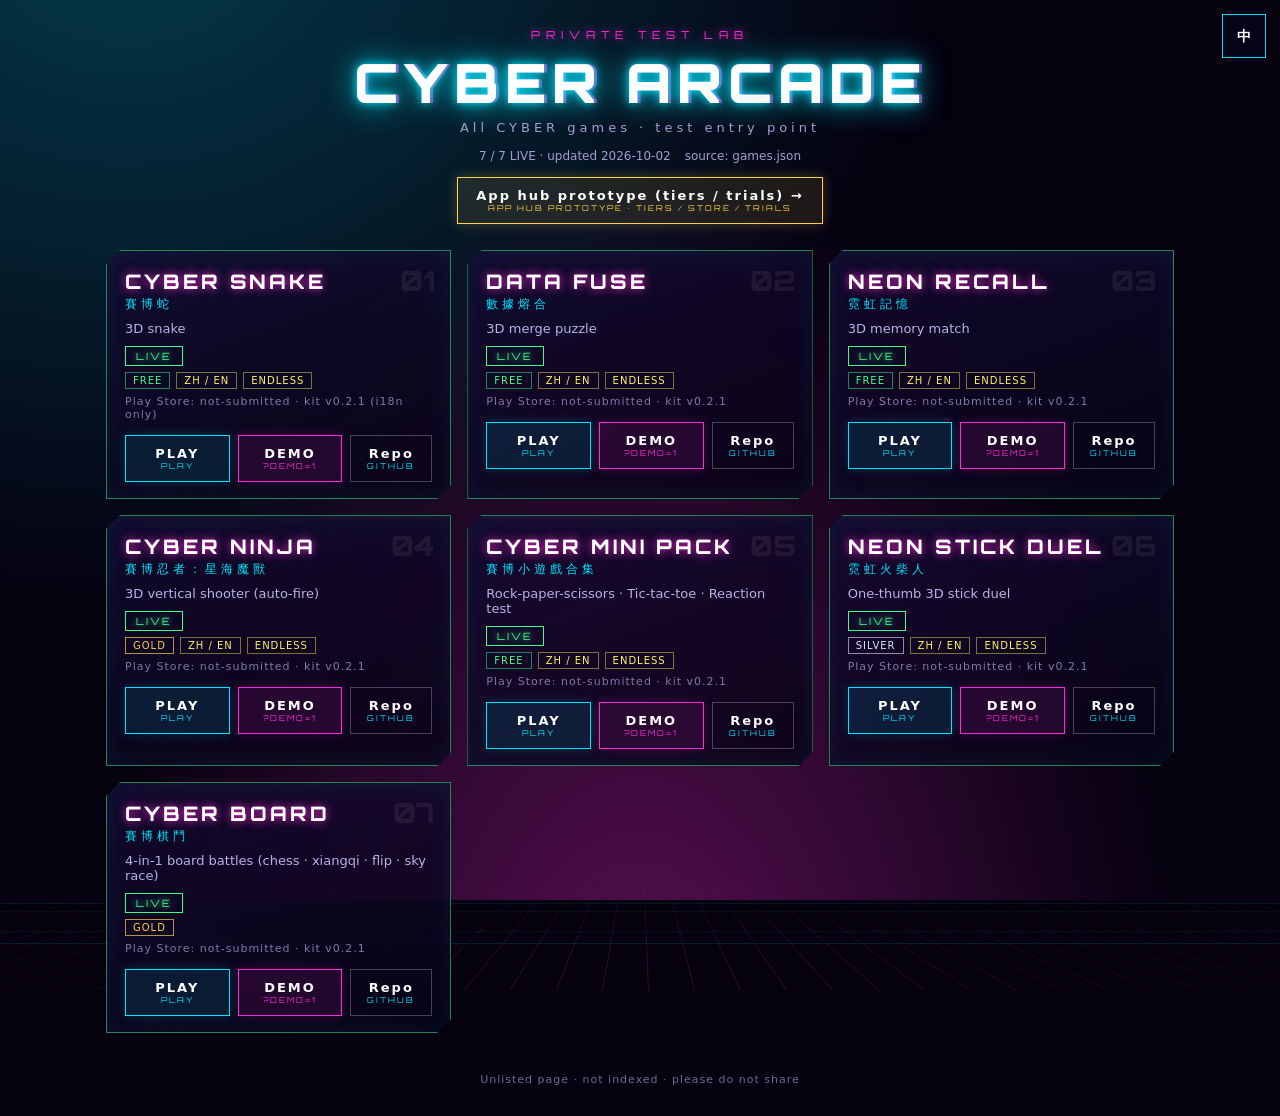
==== lab-kqsverjfjd/index.html @ e4dea292 "Roy's decisions: free-genre rule (data-fuse → Free), web not public (root = placeholder, hub prototy" ====
<!DOCTYPE html>
<html lang="zh-Hant-HK">
<head>
<meta charset="utf-8">
<meta name="viewport" content="width=device-width, initial-scale=1, viewport-fit=cover">
<meta name="robots" content="noindex,nofollow">
<meta name="referrer" content="no-referrer">
<meta name="theme-color" content="#05010f">
<title>CYBER ARCADE · TEST LAB</title>
<link rel="icon" href="data:,">
<style>
  @font-face { font-family: 'Orbitron'; src: url('./Orbitron.woff2') format('woff2'); font-weight: 400 900; font-display: swap; }
  :root { --c1: #00e5ff; --c2: #ff2bd6; --c3: #fff35c; --ok: #3bff8a; --bg: #05010f; --zh: system-ui, -apple-system, "Noto Sans TC", "PingFang HK", sans-serif; }
  * { box-sizing: border-box; }
  body { margin: 0; min-height: 100vh; background: var(--bg); color: #ddd8ff; font-family: var(--zh); overflow-x: hidden; }
  body::before { content: ""; position: fixed; inset: 0; z-index: -2;
    background: radial-gradient(ellipse at 50% 120%, rgba(255,43,214,.35), transparent 60%), radial-gradient(ellipse at 10% -10%, rgba(0,229,255,.25), transparent 50%), var(--bg); }
  body::after { content: ""; position: fixed; left: -50%; right: -50%; bottom: -10%; height: 55vh; z-index: -1; opacity: .35;
    background-image: linear-gradient(rgba(0,229,255,.5) 1px, transparent 1px), linear-gradient(90deg, rgba(255,43,214,.5) 1px, transparent 1px);
    background-size: 46px 46px; transform: perspective(400px) rotateX(62deg); transform-origin: bottom; animation: grid 3s linear infinite; mask-image: linear-gradient(transparent, #000 70%); }
  @keyframes grid { to { background-position: 0 46px; } }
  header { padding: max(28px, env(safe-area-inset-top)) 20px 8px; text-align: center; }
  .kicker { font-family: 'Orbitron', sans-serif; font-size: 11px; letter-spacing: 6px; color: var(--c2); text-shadow: 0 0 8px var(--c2); }
  h1 { margin: 6px 0 0; font-family: 'Orbitron', sans-serif; font-weight: 900; font-size: clamp(30px, 7vw, 54px); letter-spacing: 6px; color: #fff;
    text-shadow: 0 0 10px var(--c1), 0 0 30px var(--c1), 3px 0 0 rgba(255,43,214,.7); }
  .sub { margin-top: 4px; font-size: 13px; letter-spacing: 4px; color: #a49dd0; }
  .legend { display: flex; justify-content: center; gap: 14px; flex-wrap: wrap; margin: 14px 0 0; font-size: 12px; color: #a49dd0; }
  main { max-width: 1100px; margin: 0 auto; padding: 18px 16px max(40px, env(safe-area-inset-bottom)); display: grid; grid-template-columns: repeat(auto-fill, minmax(300px, 1fr)); gap: 16px; }
  .card { position: relative; padding: 18px 18px 16px; background: linear-gradient(160deg, rgba(20,10,48,.85), rgba(8,3,22,.85)); border: 1px solid rgba(0,229,255,.35);
    clip-path: polygon(14px 0, 100% 0, 100% calc(100% - 14px), calc(100% - 14px) 100%, 0 100%, 0 14px); box-shadow: inset 0 0 24px rgba(0,229,255,.08); transition: transform .15s, border-color .2s; }
  .card:hover { transform: translateY(-2px); border-color: var(--c1); }
  .card.planned { opacity: .62; border-color: rgba(255,255,255,.18); }
  .card.done { border-color: rgba(59,255,138,.5); }
  .card .idx { position: absolute; right: 16px; top: 12px; font-family: 'Orbitron', sans-serif; font-size: 28px; font-weight: 900; color: rgba(255,255,255,.07); }
  .name-zh { font-size: 24px; font-weight: 800; letter-spacing: 3px; color: #fff; text-shadow: 0 0 10px var(--c2); }
  .name-en { font-family: 'Orbitron', sans-serif; font-size: 12px; letter-spacing: 4px; color: var(--c1); margin-top: 2px; }
  .genre { margin-top: 8px; font-size: 13px; color: #b9b2e6; }
  .pill { display: inline-block; margin-top: 10px; padding: 3px 10px; font-family: 'Orbitron', sans-serif; font-size: 10px; letter-spacing: 2px; border: 1px solid currentColor; }
  .pill.done { color: var(--ok); text-shadow: 0 0 6px var(--ok); }
  .pill.wip { color: var(--c3); text-shadow: 0 0 6px var(--c3); }
  .pill.planned { color: #8d87b5; }
  .pill.retired { color: #ff5577; }
  .meta { margin-top: 6px; font-size: 11px; color: #7f79a8; letter-spacing: 1px; }
  .links { display: flex; gap: 8px; margin-top: 14px; flex-wrap: wrap; }
  .links a { flex: 1; min-width: 82px; text-align: center; padding: 10px 8px; text-decoration: none; color: #fff; font-size: 13px; letter-spacing: 2px; font-weight: 700;
    border: 1px solid var(--c1); background: rgba(0,229,255,.1); box-shadow: 0 0 10px rgba(0,229,255,.2); }
  .links a small { display: block; font-family: 'Orbitron', sans-serif; font-size: 8px; letter-spacing: 2px; color: var(--c1); font-weight: 400; }
  .links a.demo { border-color: var(--c2); background: rgba(255,43,214,.1); box-shadow: 0 0 10px rgba(255,43,214,.2); }
  .links a.demo small { color: var(--c2); }
  .links a.repo { flex: 0 0 auto; border-color: rgba(255,255,255,.25); background: transparent; box-shadow: none; }
  .links a.off { pointer-events: none; opacity: .35; filter: grayscale(1); }
  .links a:active { transform: scale(.97); }
  footer { text-align: center; padding: 0 16px 30px; font-size: 11px; color: #6f6996; letter-spacing: 1px; }
  .err { grid-column: 1 / -1; text-align: center; color: #ff8aa5; }
  .lang-btn { position: fixed; top: max(14px, env(safe-area-inset-top)); right: max(14px, env(safe-area-inset-right)); z-index: 5; min-width: 44px; height: 44px; padding: 0 10px;
    background: rgba(10,4,30,.6); border: 1px solid var(--c1); color: #fff; font: 700 14px 'Orbitron', var(--zh); letter-spacing: 1px; cursor: pointer; }
  .lang-btn:hover { box-shadow: inset 0 0 12px var(--c1); }
  .tags { margin-top: 6px; display: flex; gap: 6px; flex-wrap: wrap; }
  .tag { font-size: 10px; letter-spacing: 1px; padding: 2px 7px; color: var(--c3); border: 1px solid rgba(255,243,92,.45); }
  .tag.t-free { color: var(--ok); border-color: rgba(59,255,138,.5); }
  .tag.t-silver { color: #dfe6ff; border-color: rgba(223,230,255,.6); }
  .tag.t-gold { color: #ffcf4a; border-color: rgba(255,207,74,.7); }
  .hub-link { display: inline-block; margin-top: 14px; padding: 10px 18px; color: #fff; text-decoration: none; font: 700 13px var(--zh); letter-spacing: 2px; border: 1px solid #ffcf4a; background: rgba(255,207,74,.1); box-shadow: 0 0 12px rgba(255,207,74,.25); }
  .hub-link small { display: block; font: 400 8px 'Orbitron', sans-serif; letter-spacing: 2px; color: #ffcf4a; }
  html[data-lang="en"] .name-zh { font-family: 'Orbitron', var(--zh); font-size: 20px; }
</style>
</head>
<body>
<button class="lang-btn" id="lang" aria-label="Language / 語言"></button>
<header>
  <div class="kicker" data-k="kicker"></div>
  <h1>CYBER ARCADE</h1>
  <div class="sub" data-k="sub"></div>
  <div class="legend"><span id="count">…</span><span data-k="source"></span></div>
  <a class="hub-link" href="./hub/"><span data-k="hub"></span><small>APP HUB PROTOTYPE · TIERS / STORE / TRIALS</small></a>
</header>
<main id="list"><div class="err">載入中 Loading…</div></main>
<footer data-k="footer"></footer>
<script>
// Bilingual zh-HK / en — same contract as cyber-kit i18n: localStorage 'cyber.lang', ?lang=en|zh, default from navigator.language.
const KEY = 'cyber.lang';
const STR = {
  kicker: ['PRIVATE TEST LAB · 內部測試', 'PRIVATE TEST LAB'], sub: ['賽博街機 · 所有遊戲測試入口', 'All CYBER games · test entry point'],
  source: ['資料來源 games.json', 'source: games.json'], footer: ['未公開頁面 · 唔會被搜尋器收錄 · 請勿分享', 'Unlisted page · not indexed · please do not share'],
  live: ['{done} / {total} 已上線 · 更新 {date}', '{done} / {total} LIVE · updated {date}'], loading: ['載入中…', 'Loading…'], fail: ['載入 games.json 失敗', 'Failed to load games.json'],
  play: ['開始玩', 'PLAY'], demo: ['示範', 'DEMO'], bilingual: ['中／英', 'ZH / EN'], endless: ['無盡模式', 'ENDLESS'],
  hub: ['App 大廳原型（收費／試玩）→', 'App hub prototype (tiers / trials) →'],
  tierfree: ['免費 FREE', 'FREE'], tiersilver: ['銀級 SILVER', 'SILVER'], tiergold: ['金級 GOLD', 'GOLD'],
  done: ['已上線', 'LIVE'], wip: ['製作中', 'IN PROGRESS'], planned: ['計劃中', 'PLANNED'], retired: ['已退役', 'RETIRED'],
};
const norm = (l) => /^zh/i.test(l || '') ? 'zh-HK' : 'en';
let lang = (() => { const q = new URLSearchParams(location.search).get('lang'); if (q) { const l = norm(q); try { localStorage.setItem(KEY, l); } catch {} return l; }
  try { const s = localStorage.getItem(KEY); if (s === 'zh-HK' || s === 'en') return s; } catch {} return norm(navigator.language); })();
const zh = () => lang === 'zh-HK';
const t = (k, p = {}) => (STR[k] ? STR[k][zh() ? 0 : 1] : k).replace(/\{(\w+)\}/g, (_, n) => p[n] ?? '');
const esc = (s) => String(s ?? '').replace(/[&<>"']/g, (c) => ({ '&': '&amp;', '<': '&lt;', '>': '&gt;', '"': '&quot;', "'": '&#39;' }[c]));
let data = null;
function render() {
  document.documentElement.lang = zh() ? 'zh-Hant-HK' : 'en'; document.documentElement.dataset.lang = zh() ? 'zh' : 'en';
  document.getElementById('lang').textContent = zh() ? 'EN' : '中';
  document.querySelectorAll('[data-k]').forEach((el) => { el.textContent = t(el.dataset.k); });
  if (!data) return;
  const list = document.getElementById('list'); list.innerHTML = '';
  const done = data.games.filter((g) => g.status === 'done').length;
  document.getElementById('count').textContent = t('live', { done, total: data.games.length, date: data.updated });
  const L = zh() ? 'zh' : 'en', O = zh() ? 'en' : 'zh';
  data.games.forEach((g, i) => {
    const live = g.status === 'done' || g.status === 'wip';
    const tierTag = g.tier ? `<span class="tag t-${esc(g.tier)}">${esc(t('tier' + g.tier))}</span>` : '';
    const tags = tierTag + [g.i18n ? t('bilingual') : '', g.endless ? t('endless') : ''].filter(Boolean).map((x) => `<span class="tag">${esc(x)}</span>`).join('');
    const el = document.createElement('article');
    el.className = 'card ' + g.status;
    el.innerHTML = `<div class="idx">${String(i + 1).padStart(2, '0')}</div>
      <div class="name-zh">${esc(g.name[L])}</div><div class="name-en">${esc(g.name[O])}</div>
      <div class="genre">${esc(g.genre?.[L])}</div>
      <span class="pill ${esc(g.status)}">${esc(STR[g.status] ? t(g.status) : g.status)}</span>
      ${tags ? `<div class="tags">${tags}</div>` : ''}
      <div class="meta">Play Store: ${esc(g.play)} · kit ${esc(g.kit)}</div>
      <div class="links">
        <a class="${live ? '' : 'off'}" href="${esc(g.url)}">${esc(t('play'))}<small>PLAY</small></a>
        <a class="demo ${live ? '' : 'off'}" href="${esc(g.demo)}">${esc(t('demo'))}<small>?DEMO=1</small></a>
        <a class="repo" href="${esc(g.repo)}">Repo<small>GITHUB</small></a>
      </div>`;
    list.appendChild(el);
  });
}
document.getElementById('lang').addEventListener('click', () => { lang = zh() ? 'en' : 'zh-HK'; try { localStorage.setItem(KEY, lang); } catch {} render(); });
document.getElementById('list').innerHTML = `<div class="err">${t('loading')}</div>`;
render();
fetch('../games.json', { cache: 'no-store' }).then((r) => r.json()).then((d) => { data = d; render(); })
  .catch((e) => { document.getElementById('list').innerHTML = `<div class="err">${esc(t('fail'))} · ${esc(e.message)}</div>`; });
</script>
</body>
</html>
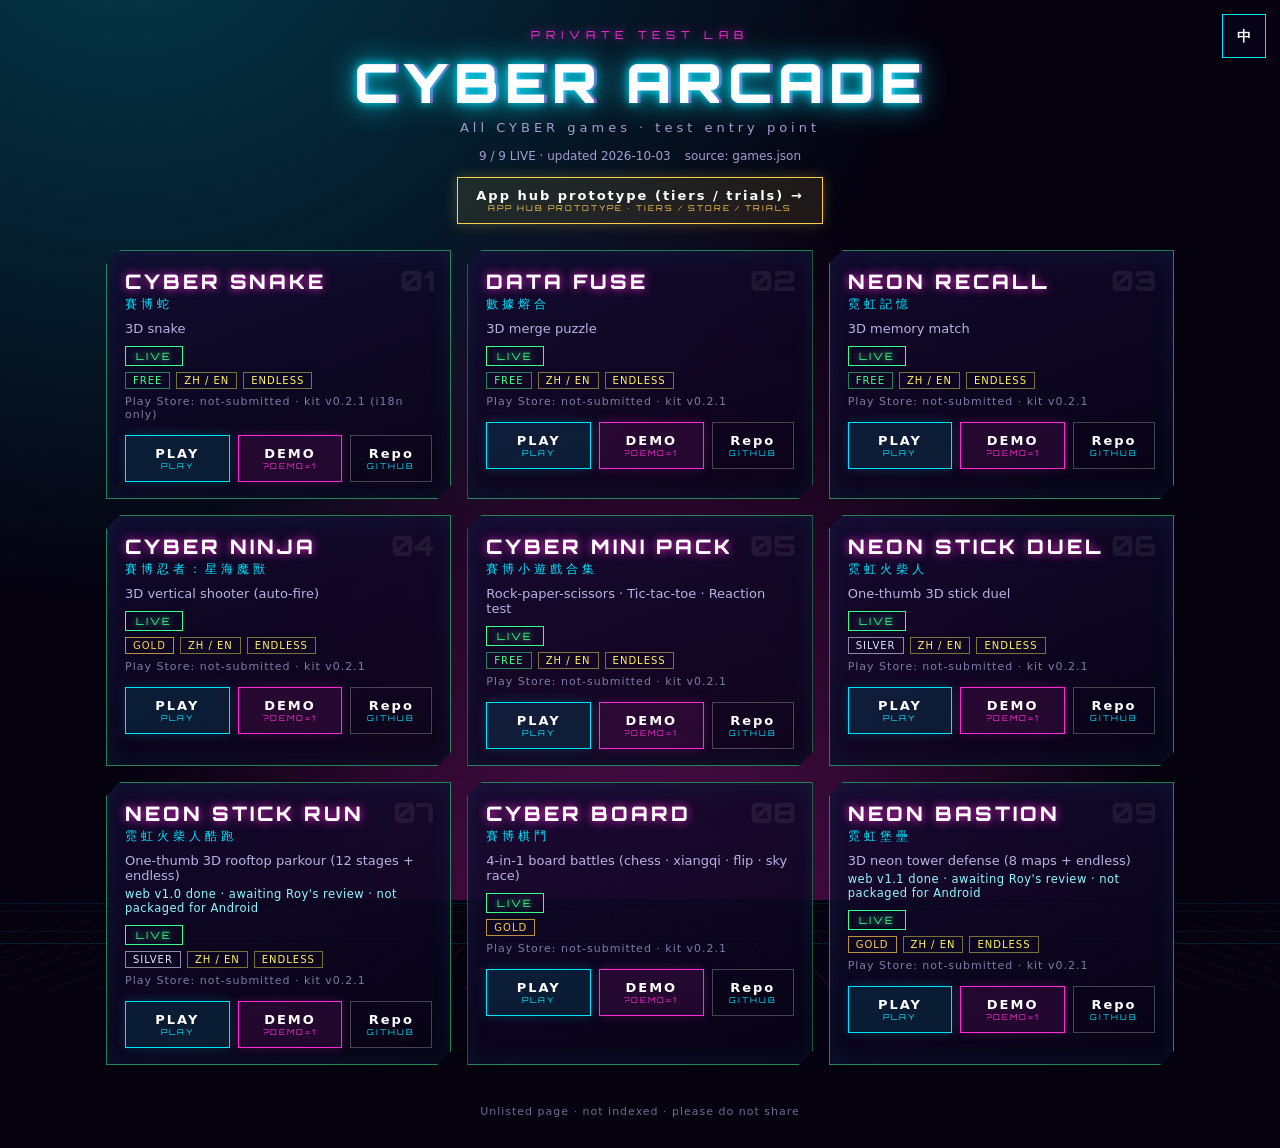
==== commit 86d6de3b: "Test portal: show each game's stage line from games.json" ====
--- a/lab-kqsverjfjd/index.html
+++ b/lab-kqsverjfjd/index.html
@@ -35,6 +35,7 @@
   .name-zh { font-size: 24px; font-weight: 800; letter-spacing: 3px; color: #fff; text-shadow: 0 0 10px var(--c2); }
   .name-en { font-family: 'Orbitron', sans-serif; font-size: 12px; letter-spacing: 4px; color: var(--c1); margin-top: 2px; }
   .genre { margin-top: 8px; font-size: 13px; color: #b9b2e6; }
+  .stage { margin-top: 4px; font-size: 11.5px; color: #8ff7ff; letter-spacing: .5px; }
   .pill { display: inline-block; margin-top: 10px; padding: 3px 10px; font-family: 'Orbitron', sans-serif; font-size: 10px; letter-spacing: 2px; border: 1px solid currentColor; }
   .pill.done { color: var(--ok); text-shadow: 0 0 6px var(--ok); }
   .pill.wip { color: var(--c3); text-shadow: 0 0 6px var(--c3); }
@@ -113,6 +114,7 @@
     el.innerHTML = `<div class="idx">${String(i + 1).padStart(2, '0')}</div>
       <div class="name-zh">${esc(g.name[L])}</div><div class="name-en">${esc(g.name[O])}</div>
       <div class="genre">${esc(g.genre?.[L])}</div>
+      ${g.stage ? `<div class="stage">${esc(g.stage[L])}</div>` : ''}
       <span class="pill ${esc(g.status)}">${esc(STR[g.status] ? t(g.status) : g.status)}</span>
       ${tags ? `<div class="tags">${tags}</div>` : ''}
       <div class="meta">Play Store: ${esc(g.play)} · kit ${esc(g.kit)}</div>
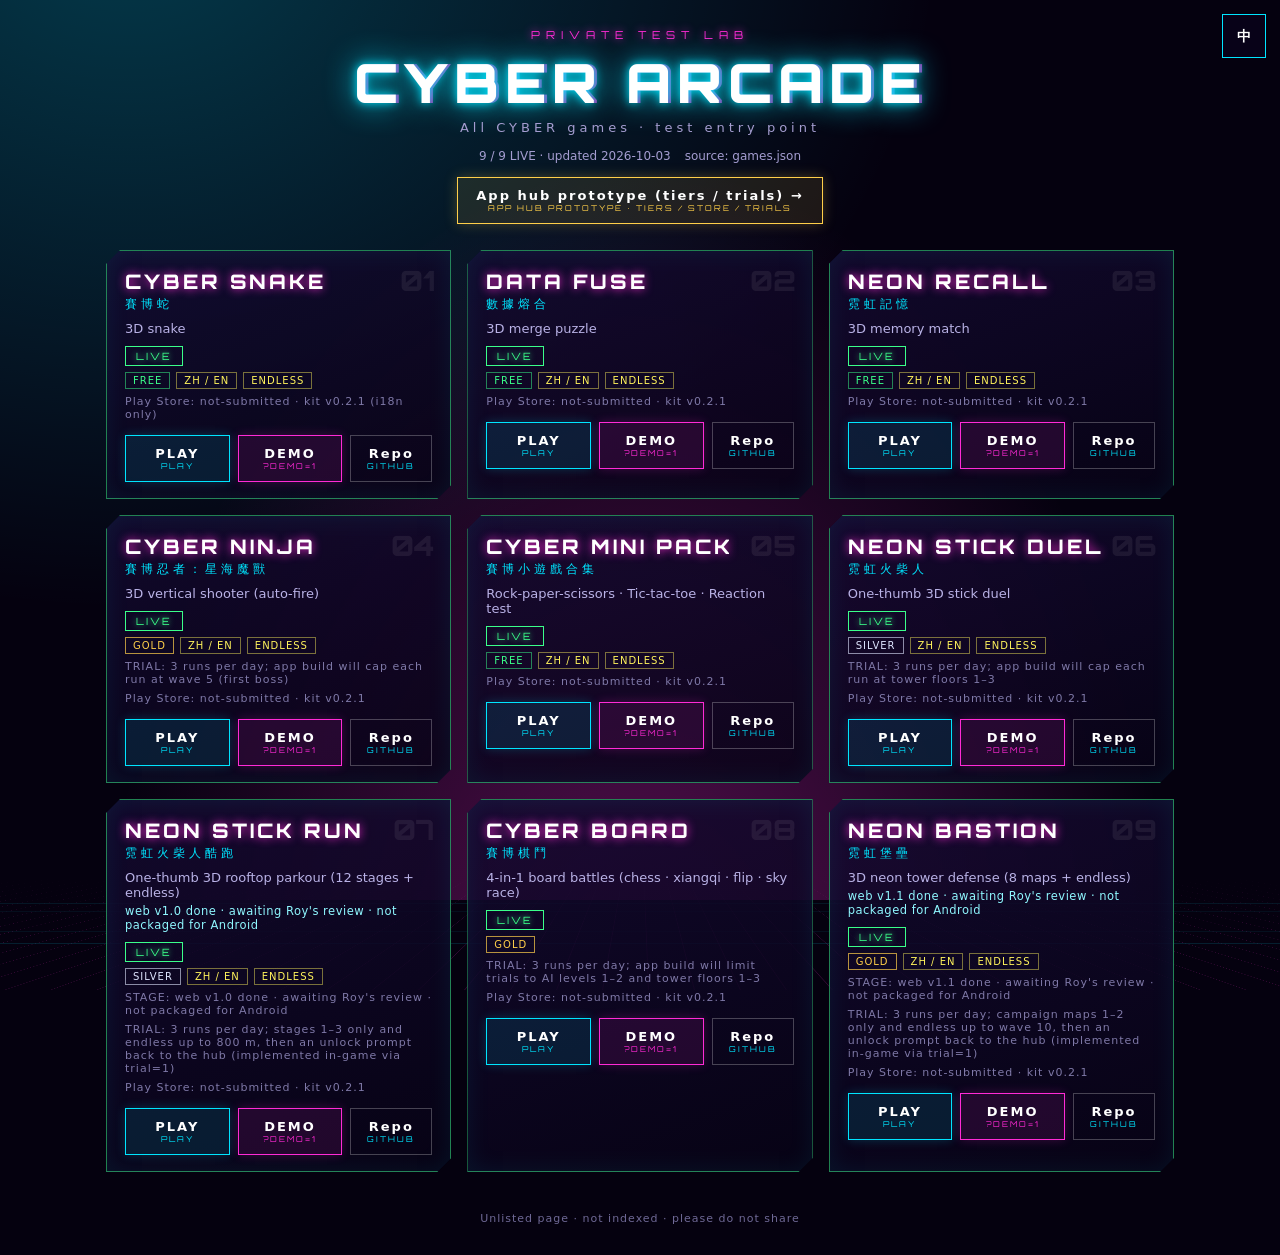
==== commit 34eff82f: "Portal + hub: show NEON BASTION with play/demo links, stage and trial rule; hub opens the unlock she" ====
--- a/lab-kqsverjfjd/index.html
+++ b/lab-kqsverjfjd/index.html
@@ -84,7 +84,7 @@
   kicker: ['PRIVATE TEST LAB · 內部測試', 'PRIVATE TEST LAB'], sub: ['賽博街機 · 所有遊戲測試入口', 'All CYBER games · test entry point'],
   source: ['資料來源 games.json', 'source: games.json'], footer: ['未公開頁面 · 唔會被搜尋器收錄 · 請勿分享', 'Unlisted page · not indexed · please do not share'],
   live: ['{done} / {total} 已上線 · 更新 {date}', '{done} / {total} LIVE · updated {date}'], loading: ['載入中…', 'Loading…'], fail: ['載入 games.json 失敗', 'Failed to load games.json'],
-  play: ['開始玩', 'PLAY'], demo: ['示範', 'DEMO'], bilingual: ['中／英', 'ZH / EN'], endless: ['無盡模式', 'ENDLESS'],
+  play: ['開始玩', 'PLAY'], demo: ['示範', 'DEMO'], stage: ['進度', 'STAGE'], trial: ['試玩', 'TRIAL'], bilingual: ['中／英', 'ZH / EN'], endless: ['無盡模式', 'ENDLESS'],
   hub: ['App 大廳原型（收費／試玩）→', 'App hub prototype (tiers / trials) →'],
   tierfree: ['免費 FREE', 'FREE'], tiersilver: ['銀級 SILVER', 'SILVER'], tiergold: ['金級 GOLD', 'GOLD'],
   done: ['已上線', 'LIVE'], wip: ['製作中', 'IN PROGRESS'], planned: ['計劃中', 'PLANNED'], retired: ['已退役', 'RETIRED'],
@@ -117,6 +117,8 @@
       ${g.stage ? `<div class="stage">${esc(g.stage[L])}</div>` : ''}
       <span class="pill ${esc(g.status)}">${esc(STR[g.status] ? t(g.status) : g.status)}</span>
       ${tags ? `<div class="tags">${tags}</div>` : ''}
+      ${g.stage ? `<div class="meta">${esc(t('stage'))}: ${esc(g.stage[L])}</div>` : ''}
+      ${g.trial ? `<div class="meta">${esc(t('trial'))}: ${esc(g.trial.rule?.[L] || '')}</div>` : ''}
       <div class="meta">Play Store: ${esc(g.play)} · kit ${esc(g.kit)}</div>
       <div class="links">
         <a class="${live ? '' : 'off'}" href="${esc(g.url)}">${esc(t('play'))}<small>PLAY</small></a>
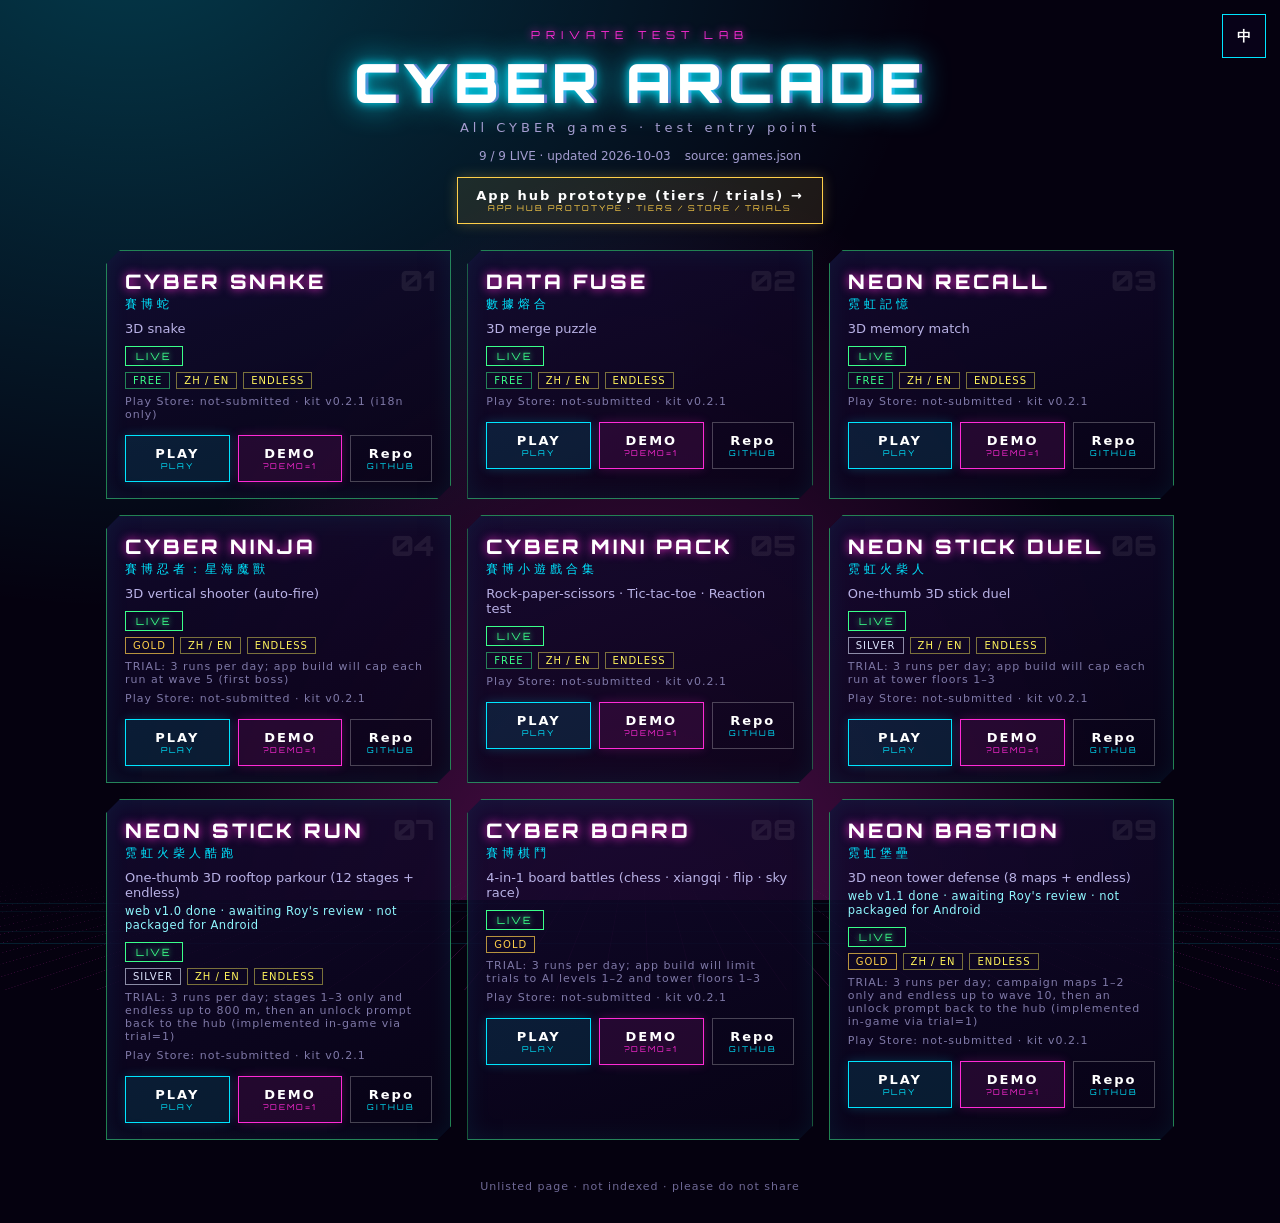
==== commit 5bb75853: "Portal: drop duplicate stage line (stage shown once, from games.json)" ====
--- a/lab-kqsverjfjd/index.html
+++ b/lab-kqsverjfjd/index.html
@@ -117,7 +117,6 @@
       ${g.stage ? `<div class="stage">${esc(g.stage[L])}</div>` : ''}
       <span class="pill ${esc(g.status)}">${esc(STR[g.status] ? t(g.status) : g.status)}</span>
       ${tags ? `<div class="tags">${tags}</div>` : ''}
-      ${g.stage ? `<div class="meta">${esc(t('stage'))}: ${esc(g.stage[L])}</div>` : ''}
       ${g.trial ? `<div class="meta">${esc(t('trial'))}: ${esc(g.trial.rule?.[L] || '')}</div>` : ''}
       <div class="meta">Play Store: ${esc(g.play)} · kit ${esc(g.kit)}</div>
       <div class="links">
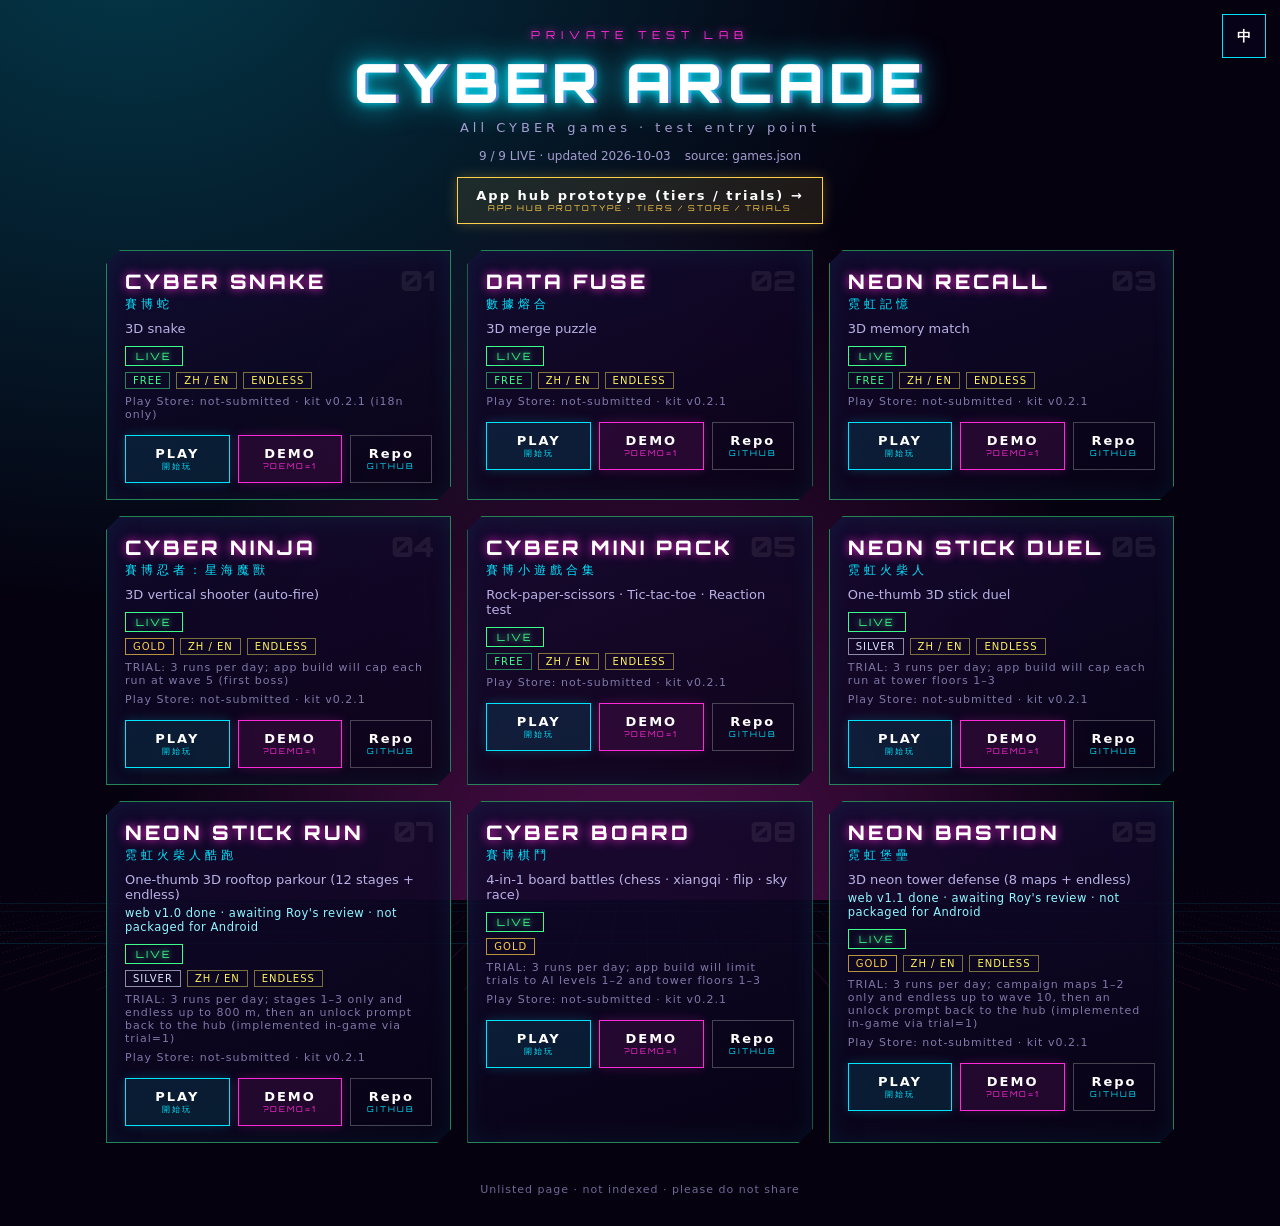
==== commit c400d45b: "Portal: no duplicate PLAY label in English (sub-label shows the other language); ARCADE-HANDOFF: all" ====
--- a/lab-kqsverjfjd/index.html
+++ b/lab-kqsverjfjd/index.html
@@ -120,7 +120,7 @@
       ${g.trial ? `<div class="meta">${esc(t('trial'))}: ${esc(g.trial.rule?.[L] || '')}</div>` : ''}
       <div class="meta">Play Store: ${esc(g.play)} · kit ${esc(g.kit)}</div>
       <div class="links">
-        <a class="${live ? '' : 'off'}" href="${esc(g.url)}">${esc(t('play'))}<small>PLAY</small></a>
+        <a class="${live ? '' : 'off'}" href="${esc(g.url)}">${esc(t('play'))}<small>${esc(STR.play[zh() ? 1 : 0])}</small></a>
         <a class="demo ${live ? '' : 'off'}" href="${esc(g.demo)}">${esc(t('demo'))}<small>?DEMO=1</small></a>
         <a class="repo" href="${esc(g.repo)}">Repo<small>GITHUB</small></a>
       </div>`;
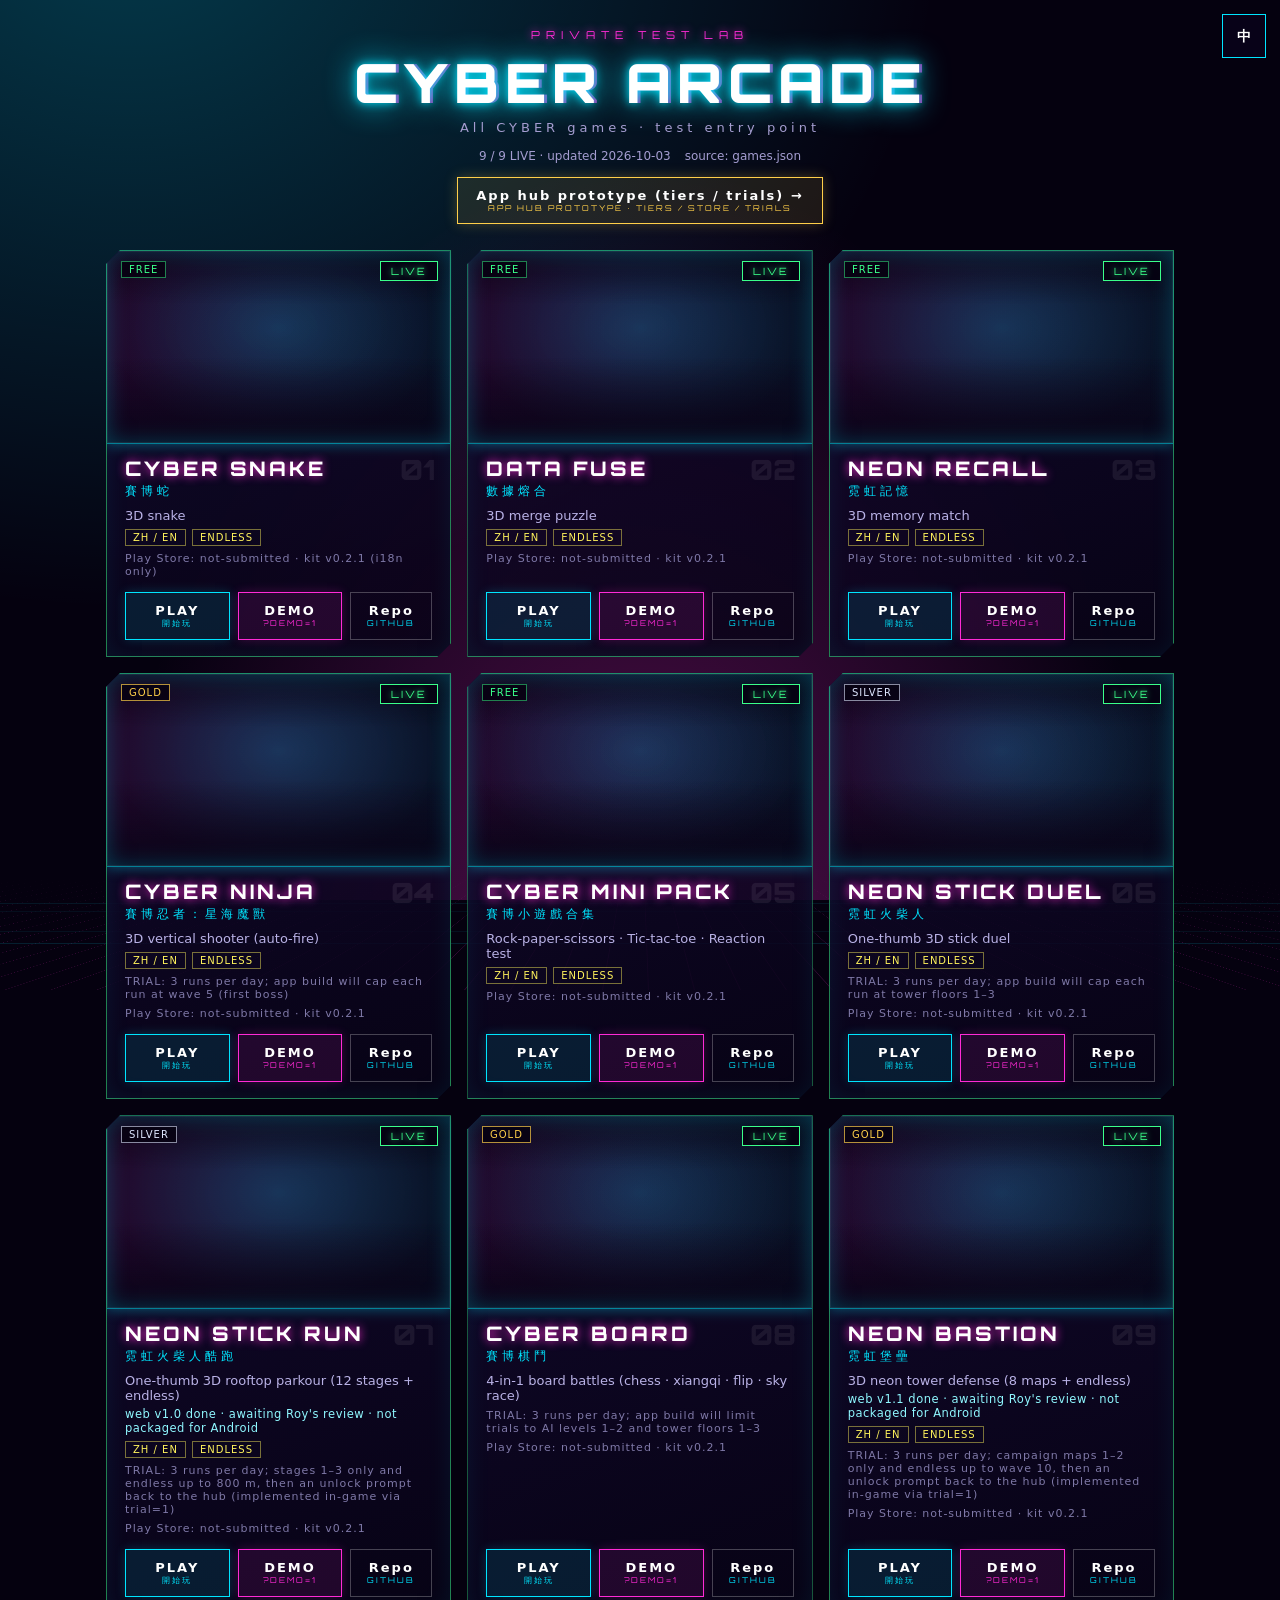
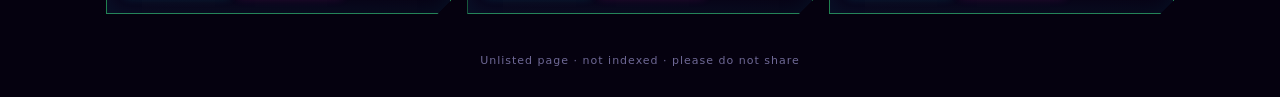
==== commit 0dd0b2b3: "Hub + portal cards: 16:9 thumbnail slot at the top (neon edge, gradient, lazy img, zh/en alt) with t" ====
--- a/lab-kqsverjfjd/index.html
+++ b/lab-kqsverjfjd/index.html
@@ -29,9 +29,23 @@
   .card { position: relative; padding: 18px 18px 16px; background: linear-gradient(160deg, rgba(20,10,48,.85), rgba(8,3,22,.85)); border: 1px solid rgba(0,229,255,.35);
     clip-path: polygon(14px 0, 100% 0, 100% calc(100% - 14px), calc(100% - 14px) 100%, 0 100%, 0 14px); box-shadow: inset 0 0 24px rgba(0,229,255,.08); transition: transform .15s, border-color .2s; }
   .card:hover { transform: translateY(-2px); border-color: var(--c1); }
+  /* thumbnail: full-bleed 16:9 at the top, neon edge + gradient into the card body; tier tag + status pill overlaid */
+  .card { padding: 0; display: flex; flex-direction: column; }
+  .card .body { position: relative; padding: 12px 18px 16px; flex: 1; display: flex; flex-direction: column; }
+  .card .body .links { margin-top: auto; padding-top: 14px; }
+  .thumb { position: relative; margin: 0; aspect-ratio: 16 / 9; overflow: hidden; background: radial-gradient(ellipse at 50% 40%, rgba(0,229,255,.18), rgba(8,3,22,.95) 70%);
+    border-bottom: 1px solid rgba(0,229,255,.55); box-shadow: 0 1px 12px rgba(0,229,255,.35); }
+  .thumb img { display: block; width: 100%; height: 100%; object-fit: cover; transition: transform .4s ease; }
+  .card:hover .thumb img { transform: scale(1.04); }
+  .thumb::before { content: ''; position: absolute; inset: 0; z-index: 1; pointer-events: none; box-shadow: inset 0 0 0 1px rgba(255,255,255,.06), inset 0 0 22px rgba(0,229,255,.25);
+    background: linear-gradient(180deg, rgba(5,1,15,.55) 0%, rgba(5,1,15,0) 28%, rgba(5,1,15,0) 55%, rgba(8,3,22,.92) 100%), linear-gradient(90deg, rgba(255,43,214,.10), rgba(0,229,255,.06)); }
+  .card.planned .thumb img, .card.retired .thumb img { filter: grayscale(.8) brightness(.7); }
+  .thumb .ov { position: absolute; z-index: 2; display: flex; gap: 6px; align-items: center; }
+  .thumb .ov-tl { top: 10px; left: 14px; } .thumb .ov-tr { top: 10px; right: 12px; }
+  .thumb .tag, .thumb .pill { margin: 0; background: rgba(5,1,15,.8); backdrop-filter: blur(3px); }
   .card.planned { opacity: .62; border-color: rgba(255,255,255,.18); }
   .card.done { border-color: rgba(59,255,138,.5); }
-  .card .idx { position: absolute; right: 16px; top: 12px; font-family: 'Orbitron', sans-serif; font-size: 28px; font-weight: 900; color: rgba(255,255,255,.07); }
+  .card .idx { position: absolute; right: 16px; top: 8px; font-family: 'Orbitron', sans-serif; font-size: 28px; font-weight: 900; color: rgba(255,255,255,.07); }
   .name-zh { font-size: 24px; font-weight: 800; letter-spacing: 3px; color: #fff; text-shadow: 0 0 10px var(--c2); }
   .name-en { font-family: 'Orbitron', sans-serif; font-size: 12px; letter-spacing: 4px; color: var(--c1); margin-top: 2px; }
   .genre { margin-top: 8px; font-size: 13px; color: #b9b2e6; }
@@ -84,7 +98,7 @@
   kicker: ['PRIVATE TEST LAB · 內部測試', 'PRIVATE TEST LAB'], sub: ['賽博街機 · 所有遊戲測試入口', 'All CYBER games · test entry point'],
   source: ['資料來源 games.json', 'source: games.json'], footer: ['未公開頁面 · 唔會被搜尋器收錄 · 請勿分享', 'Unlisted page · not indexed · please do not share'],
   live: ['{done} / {total} 已上線 · 更新 {date}', '{done} / {total} LIVE · updated {date}'], loading: ['載入中…', 'Loading…'], fail: ['載入 games.json 失敗', 'Failed to load games.json'],
-  play: ['開始玩', 'PLAY'], demo: ['示範', 'DEMO'], stage: ['進度', 'STAGE'], trial: ['試玩', 'TRIAL'], bilingual: ['中／英', 'ZH / EN'], endless: ['無盡模式', 'ENDLESS'],
+  thumbAlt: ['「{name}」遊戲畫面', '{name} gameplay screenshot'], play: ['開始玩', 'PLAY'], demo: ['示範', 'DEMO'], stage: ['進度', 'STAGE'], trial: ['試玩', 'TRIAL'], bilingual: ['中／英', 'ZH / EN'], endless: ['無盡模式', 'ENDLESS'],
   hub: ['App 大廳原型（收費／試玩）→', 'App hub prototype (tiers / trials) →'],
   tierfree: ['免費 FREE', 'FREE'], tiersilver: ['銀級 SILVER', 'SILVER'], tiergold: ['金級 GOLD', 'GOLD'],
   done: ['已上線', 'LIVE'], wip: ['製作中', 'IN PROGRESS'], planned: ['計劃中', 'PLANNED'], retired: ['已退役', 'RETIRED'],
@@ -108,14 +122,16 @@
   data.games.forEach((g, i) => {
     const live = g.status === 'done' || g.status === 'wip';
     const tierTag = g.tier ? `<span class="tag t-${esc(g.tier)}">${esc(t('tier' + g.tier))}</span>` : '';
-    const tags = tierTag + [g.i18n ? t('bilingual') : '', g.endless ? t('endless') : ''].filter(Boolean).map((x) => `<span class="tag">${esc(x)}</span>`).join('');
+    const tags = [g.i18n ? t('bilingual') : '', g.endless ? t('endless') : ''].filter(Boolean).map((x) => `<span class="tag">${esc(x)}</span>`).join('');
     const el = document.createElement('article');
     el.className = 'card ' + g.status;
-    el.innerHTML = `<div class="idx">${String(i + 1).padStart(2, '0')}</div>
+    const alt = g.thumbAlt?.[L] || t('thumbAlt', { name: g.name[L] });
+    const thumb = `<figure class="thumb">${g.thumb ? `<img src="../${esc(g.thumb)}" alt="${esc(alt)}" loading="lazy" decoding="async" width="640" height="360">` : ''}
+      ${tierTag ? `<div class="ov ov-tl">${tierTag}</div>` : ''}<div class="ov ov-tr"><span class="pill ${esc(g.status)}">${esc(STR[g.status] ? t(g.status) : g.status)}</span></div></figure>`;
+    el.innerHTML = `${thumb}<div class="body"><div class="idx">${String(i + 1).padStart(2, '0')}</div>
       <div class="name-zh">${esc(g.name[L])}</div><div class="name-en">${esc(g.name[O])}</div>
       <div class="genre">${esc(g.genre?.[L])}</div>
       ${g.stage ? `<div class="stage">${esc(g.stage[L])}</div>` : ''}
-      <span class="pill ${esc(g.status)}">${esc(STR[g.status] ? t(g.status) : g.status)}</span>
       ${tags ? `<div class="tags">${tags}</div>` : ''}
       ${g.trial ? `<div class="meta">${esc(t('trial'))}: ${esc(g.trial.rule?.[L] || '')}</div>` : ''}
       <div class="meta">Play Store: ${esc(g.play)} · kit ${esc(g.kit)}</div>
@@ -123,7 +139,7 @@
         <a class="${live ? '' : 'off'}" href="${esc(g.url)}">${esc(t('play'))}<small>${esc(STR.play[zh() ? 1 : 0])}</small></a>
         <a class="demo ${live ? '' : 'off'}" href="${esc(g.demo)}">${esc(t('demo'))}<small>?DEMO=1</small></a>
         <a class="repo" href="${esc(g.repo)}">Repo<small>GITHUB</small></a>
-      </div>`;
+      </div></div>`;
     list.appendChild(el);
   });
 }
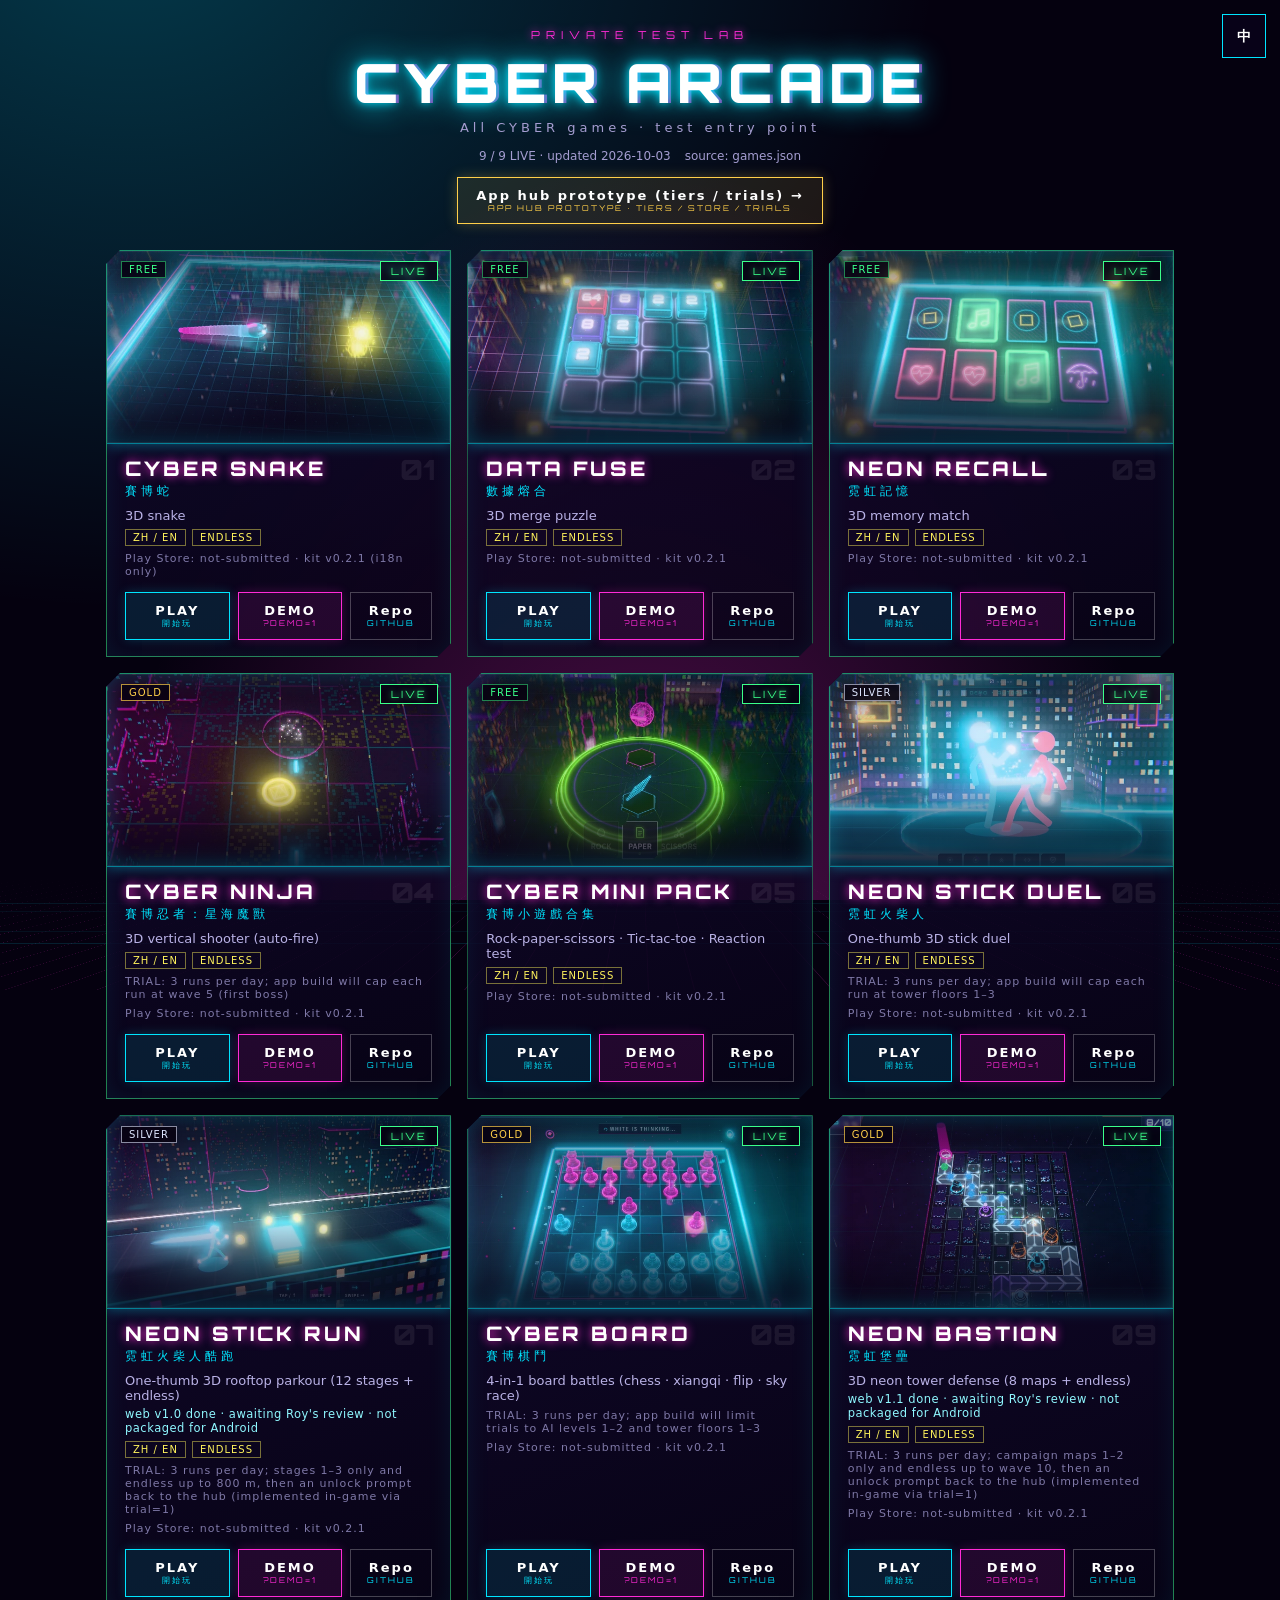
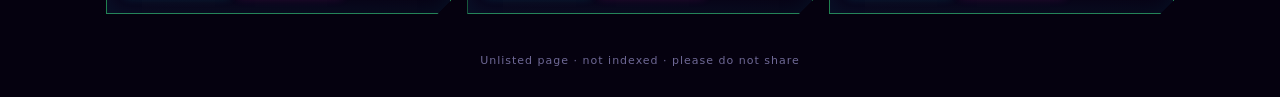
==== commit 1f7d3832: "Mobile: language button no longer overlaps the header kicker (hub + portal): side padding reserves t" ====
--- a/lab-kqsverjfjd/index.html
+++ b/lab-kqsverjfjd/index.html
@@ -21,6 +21,8 @@
   @keyframes grid { to { background-position: 0 46px; } }
   header { padding: max(28px, env(safe-area-inset-top)) 20px 8px; text-align: center; }
   .kicker { font-family: 'Orbitron', sans-serif; font-size: 11px; letter-spacing: 6px; color: var(--c2); text-shadow: 0 0 8px var(--c2); }
+  /* phones: keep the fixed language button (top-right, 44px) clear of the header kicker line */
+  @media (max-width: 759px) { header { padding-left: 66px; padding-right: 66px; } .kicker { font-size: 10px; letter-spacing: 2px; line-height: 1.5; } }
   h1 { margin: 6px 0 0; font-family: 'Orbitron', sans-serif; font-weight: 900; font-size: clamp(30px, 7vw, 54px); letter-spacing: 6px; color: #fff;
     text-shadow: 0 0 10px var(--c1), 0 0 30px var(--c1), 3px 0 0 rgba(255,43,214,.7); }
   .sub { margin-top: 4px; font-size: 13px; letter-spacing: 4px; color: #a49dd0; }
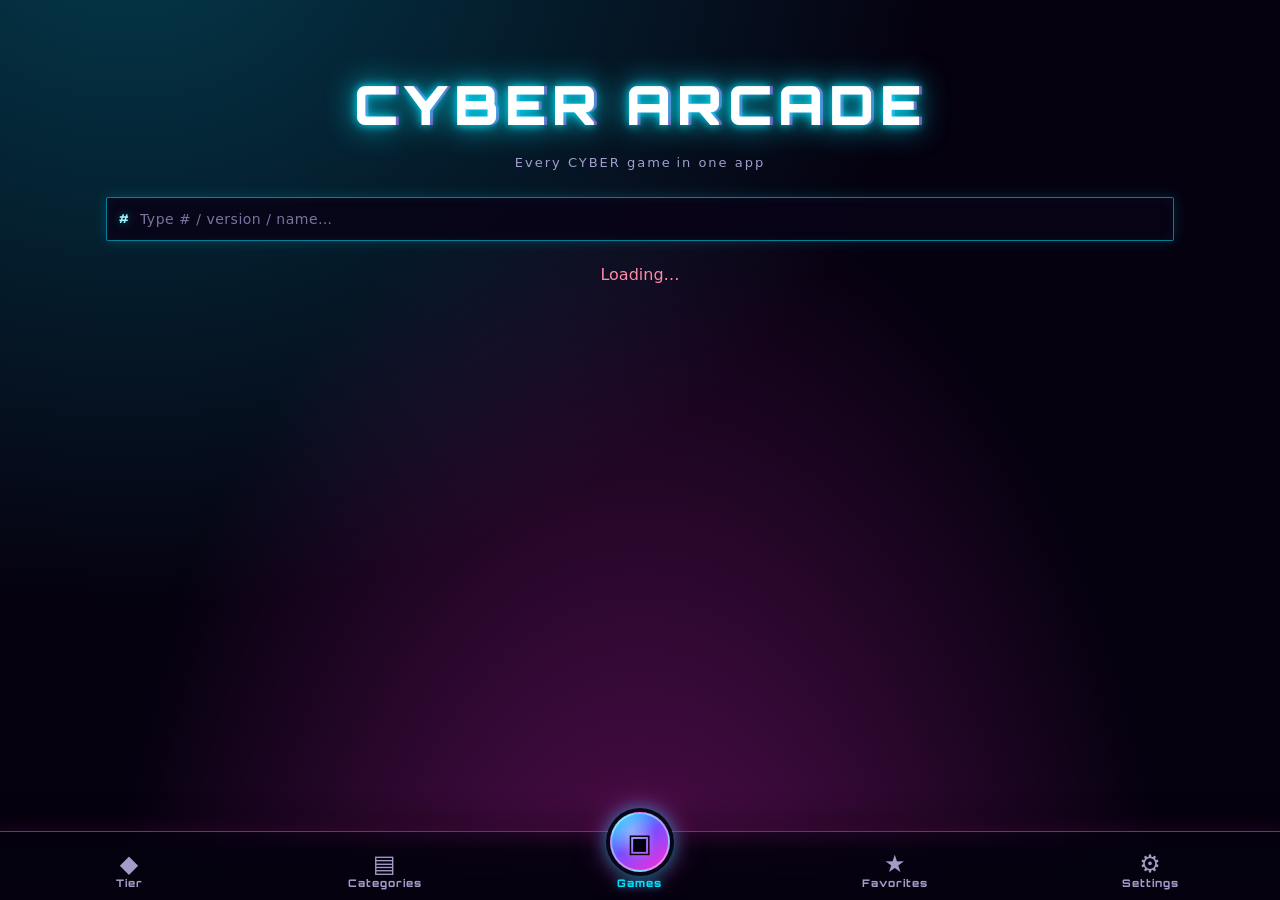
==== commit a9a27470: "root 直接做大廳；舊 lab 路徑跳轉（保持 noindex/robots）" ====
--- a/lab-kqsverjfjd/index.html
+++ b/lab-kqsverjfjd/index.html
@@ -2,154 +2,12 @@
 <html lang="zh-Hant-HK">
 <head>
 <meta charset="utf-8">
-<meta name="viewport" content="width=device-width, initial-scale=1, viewport-fit=cover">
+<meta name="viewport" content="width=device-width, initial-scale=1">
 <meta name="robots" content="noindex,nofollow">
 <meta name="referrer" content="no-referrer">
-<meta name="theme-color" content="#05010f">
-<title>CYBER ARCADE · TEST LAB</title>
+<meta http-equiv="refresh" content="0;url=../">
+<title>CYBER ARCADE</title>
 <link rel="icon" href="data:,">
-<style>
-  @font-face { font-family: 'Orbitron'; src: url('./Orbitron.woff2') format('woff2'); font-weight: 400 900; font-display: swap; }
-  :root { --c1: #00e5ff; --c2: #ff2bd6; --c3: #fff35c; --ok: #3bff8a; --bg: #05010f; --zh: system-ui, -apple-system, "Noto Sans TC", "PingFang HK", sans-serif; }
-  * { box-sizing: border-box; }
-  body { margin: 0; min-height: 100vh; background: var(--bg); color: #ddd8ff; font-family: var(--zh); overflow-x: hidden; }
-  body::before { content: ""; position: fixed; inset: 0; z-index: -2;
-    background: radial-gradient(ellipse at 50% 120%, rgba(255,43,214,.35), transparent 60%), radial-gradient(ellipse at 10% -10%, rgba(0,229,255,.25), transparent 50%), var(--bg); }
-  body::after { content: ""; position: fixed; left: -50%; right: -50%; bottom: -10%; height: 55vh; z-index: -1; opacity: .35;
-    background-image: linear-gradient(rgba(0,229,255,.5) 1px, transparent 1px), linear-gradient(90deg, rgba(255,43,214,.5) 1px, transparent 1px);
-    background-size: 46px 46px; transform: perspective(400px) rotateX(62deg); transform-origin: bottom; animation: grid 3s linear infinite; mask-image: linear-gradient(transparent, #000 70%); }
-  @keyframes grid { to { background-position: 0 46px; } }
-  header { padding: max(28px, env(safe-area-inset-top)) 20px 8px; text-align: center; }
-  .kicker { font-family: 'Orbitron', sans-serif; font-size: 11px; letter-spacing: 6px; color: var(--c2); text-shadow: 0 0 8px var(--c2); }
-  /* phones: keep the fixed language button (top-right, 44px) clear of the header kicker line */
-  @media (max-width: 759px) { header { padding-left: 66px; padding-right: 66px; } .kicker { font-size: 10px; letter-spacing: 2px; line-height: 1.5; } }
-  h1 { margin: 6px 0 0; font-family: 'Orbitron', sans-serif; font-weight: 900; font-size: clamp(30px, 7vw, 54px); letter-spacing: 6px; color: #fff;
-    text-shadow: 0 0 10px var(--c1), 0 0 30px var(--c1), 3px 0 0 rgba(255,43,214,.7); }
-  .sub { margin-top: 4px; font-size: 13px; letter-spacing: 4px; color: #a49dd0; }
-  .legend { display: flex; justify-content: center; gap: 14px; flex-wrap: wrap; margin: 14px 0 0; font-size: 12px; color: #a49dd0; }
-  main { max-width: 1100px; margin: 0 auto; padding: 18px 16px max(40px, env(safe-area-inset-bottom)); display: grid; grid-template-columns: repeat(auto-fill, minmax(300px, 1fr)); gap: 16px; }
-  .card { position: relative; padding: 18px 18px 16px; background: linear-gradient(160deg, rgba(20,10,48,.85), rgba(8,3,22,.85)); border: 1px solid rgba(0,229,255,.35);
-    clip-path: polygon(14px 0, 100% 0, 100% calc(100% - 14px), calc(100% - 14px) 100%, 0 100%, 0 14px); box-shadow: inset 0 0 24px rgba(0,229,255,.08); transition: transform .15s, border-color .2s; }
-  .card:hover { transform: translateY(-2px); border-color: var(--c1); }
-  /* thumbnail: full-bleed 16:9 at the top, neon edge + gradient into the card body; tier tag + status pill overlaid */
-  .card { padding: 0; display: flex; flex-direction: column; }
-  .card .body { position: relative; padding: 12px 18px 16px; flex: 1; display: flex; flex-direction: column; }
-  .card .body .links { margin-top: auto; padding-top: 14px; }
-  .thumb { position: relative; margin: 0; aspect-ratio: 16 / 9; overflow: hidden; background: radial-gradient(ellipse at 50% 40%, rgba(0,229,255,.18), rgba(8,3,22,.95) 70%);
-    border-bottom: 1px solid rgba(0,229,255,.55); box-shadow: 0 1px 12px rgba(0,229,255,.35); }
-  .thumb img { display: block; width: 100%; height: 100%; object-fit: cover; transition: transform .4s ease; }
-  .card:hover .thumb img { transform: scale(1.04); }
-  .thumb::before { content: ''; position: absolute; inset: 0; z-index: 1; pointer-events: none; box-shadow: inset 0 0 0 1px rgba(255,255,255,.06), inset 0 0 22px rgba(0,229,255,.25);
-    background: linear-gradient(180deg, rgba(5,1,15,.55) 0%, rgba(5,1,15,0) 28%, rgba(5,1,15,0) 55%, rgba(8,3,22,.92) 100%), linear-gradient(90deg, rgba(255,43,214,.10), rgba(0,229,255,.06)); }
-  .card.planned .thumb img, .card.retired .thumb img { filter: grayscale(.8) brightness(.7); }
-  .thumb .ov { position: absolute; z-index: 2; display: flex; gap: 6px; align-items: center; }
-  .thumb .ov-tl { top: 10px; left: 14px; } .thumb .ov-tr { top: 10px; right: 12px; }
-  .thumb .tag, .thumb .pill { margin: 0; background: rgba(5,1,15,.8); backdrop-filter: blur(3px); }
-  .card.planned { opacity: .62; border-color: rgba(255,255,255,.18); }
-  .card.done { border-color: rgba(59,255,138,.5); }
-  .card .idx { position: absolute; right: 16px; top: 8px; font-family: 'Orbitron', sans-serif; font-size: 28px; font-weight: 900; color: rgba(255,255,255,.07); }
-  .name-zh { font-size: 24px; font-weight: 800; letter-spacing: 3px; color: #fff; text-shadow: 0 0 10px var(--c2); }
-  .name-en { font-family: 'Orbitron', sans-serif; font-size: 12px; letter-spacing: 4px; color: var(--c1); margin-top: 2px; }
-  .genre { margin-top: 8px; font-size: 13px; color: #b9b2e6; }
-  .stage { margin-top: 4px; font-size: 11.5px; color: #8ff7ff; letter-spacing: .5px; }
-  .pill { display: inline-block; margin-top: 10px; padding: 3px 10px; font-family: 'Orbitron', sans-serif; font-size: 10px; letter-spacing: 2px; border: 1px solid currentColor; }
-  .pill.done { color: var(--ok); text-shadow: 0 0 6px var(--ok); }
-  .pill.wip { color: var(--c3); text-shadow: 0 0 6px var(--c3); }
-  .pill.planned { color: #8d87b5; }
-  .pill.retired { color: #ff5577; }
-  .meta { margin-top: 6px; font-size: 11px; color: #7f79a8; letter-spacing: 1px; }
-  .links { display: flex; gap: 8px; margin-top: 14px; flex-wrap: wrap; }
-  .links a { flex: 1; min-width: 82px; text-align: center; padding: 10px 8px; text-decoration: none; color: #fff; font-size: 13px; letter-spacing: 2px; font-weight: 700;
-    border: 1px solid var(--c1); background: rgba(0,229,255,.1); box-shadow: 0 0 10px rgba(0,229,255,.2); }
-  .links a small { display: block; font-family: 'Orbitron', sans-serif; font-size: 8px; letter-spacing: 2px; color: var(--c1); font-weight: 400; }
-  .links a.demo { border-color: var(--c2); background: rgba(255,43,214,.1); box-shadow: 0 0 10px rgba(255,43,214,.2); }
-  .links a.demo small { color: var(--c2); }
-  .links a.repo { flex: 0 0 auto; border-color: rgba(255,255,255,.25); background: transparent; box-shadow: none; }
-  .links a.off { pointer-events: none; opacity: .35; filter: grayscale(1); }
-  .links a:active { transform: scale(.97); }
-  footer { text-align: center; padding: 0 16px 30px; font-size: 11px; color: #6f6996; letter-spacing: 1px; }
-  .err { grid-column: 1 / -1; text-align: center; color: #ff8aa5; }
-  .lang-btn { position: fixed; top: max(14px, env(safe-area-inset-top)); right: max(14px, env(safe-area-inset-right)); z-index: 5; min-width: 44px; height: 44px; padding: 0 10px;
-    background: rgba(10,4,30,.6); border: 1px solid var(--c1); color: #fff; font: 700 14px 'Orbitron', var(--zh); letter-spacing: 1px; cursor: pointer; }
-  .lang-btn:hover { box-shadow: inset 0 0 12px var(--c1); }
-  .tags { margin-top: 6px; display: flex; gap: 6px; flex-wrap: wrap; }
-  .tag { font-size: 10px; letter-spacing: 1px; padding: 2px 7px; color: var(--c3); border: 1px solid rgba(255,243,92,.45); }
-  .tag.t-free { color: var(--ok); border-color: rgba(59,255,138,.5); }
-  .tag.t-silver { color: #dfe6ff; border-color: rgba(223,230,255,.6); }
-  .tag.t-gold { color: #ffcf4a; border-color: rgba(255,207,74,.7); }
-  .hub-link { display: inline-block; margin-top: 14px; padding: 10px 18px; color: #fff; text-decoration: none; font: 700 13px var(--zh); letter-spacing: 2px; border: 1px solid #ffcf4a; background: rgba(255,207,74,.1); box-shadow: 0 0 12px rgba(255,207,74,.25); }
-  .hub-link small { display: block; font: 400 8px 'Orbitron', sans-serif; letter-spacing: 2px; color: #ffcf4a; }
-  html[data-lang="en"] .name-zh { font-family: 'Orbitron', var(--zh); font-size: 20px; }
-</style>
 </head>
-<body>
-<button class="lang-btn" id="lang" aria-label="Language / 語言"></button>
-<header>
-  <div class="kicker" data-k="kicker"></div>
-  <h1>CYBER ARCADE</h1>
-  <div class="sub" data-k="sub"></div>
-  <div class="legend"><span id="count">…</span><span data-k="source"></span></div>
-  <a class="hub-link" href="./hub/"><span data-k="hub"></span><small>APP HUB PROTOTYPE · TIERS / STORE / TRIALS</small></a>
-</header>
-<main id="list"><div class="err">載入中 Loading…</div></main>
-<footer data-k="footer"></footer>
-<script>
-// Bilingual zh-HK / en — same contract as cyber-kit i18n: localStorage 'cyber.lang', ?lang=en|zh, default from navigator.language.
-const KEY = 'cyber.lang';
-const STR = {
-  kicker: ['PRIVATE TEST LAB · 內部測試', 'PRIVATE TEST LAB'], sub: ['賽博街機 · 所有遊戲測試入口', 'All CYBER games · test entry point'],
-  source: ['資料來源 games.json', 'source: games.json'], footer: ['未公開頁面 · 唔會被搜尋器收錄 · 請勿分享', 'Unlisted page · not indexed · please do not share'],
-  live: ['{done} / {total} 已上線 · 更新 {date}', '{done} / {total} LIVE · updated {date}'], loading: ['載入中…', 'Loading…'], fail: ['載入 games.json 失敗', 'Failed to load games.json'],
-  thumbAlt: ['「{name}」遊戲畫面', '{name} gameplay screenshot'], play: ['開始玩', 'PLAY'], demo: ['示範', 'DEMO'], stage: ['進度', 'STAGE'], trial: ['試玩', 'TRIAL'], bilingual: ['中／英', 'ZH / EN'], endless: ['無盡模式', 'ENDLESS'],
-  hub: ['App 大廳原型（收費／試玩）→', 'App hub prototype (tiers / trials) →'],
-  tierfree: ['免費 FREE', 'FREE'], tiersilver: ['銀級 SILVER', 'SILVER'], tiergold: ['金級 GOLD', 'GOLD'],
-  done: ['已上線', 'LIVE'], wip: ['製作中', 'IN PROGRESS'], planned: ['計劃中', 'PLANNED'], retired: ['已退役', 'RETIRED'],
-};
-const norm = (l) => /^zh/i.test(l || '') ? 'zh-HK' : 'en';
-let lang = (() => { const q = new URLSearchParams(location.search).get('lang'); if (q) { const l = norm(q); try { localStorage.setItem(KEY, l); } catch {} return l; }
-  try { const s = localStorage.getItem(KEY); if (s === 'zh-HK' || s === 'en') return s; } catch {} return norm(navigator.language); })();
-const zh = () => lang === 'zh-HK';
-const t = (k, p = {}) => (STR[k] ? STR[k][zh() ? 0 : 1] : k).replace(/\{(\w+)\}/g, (_, n) => p[n] ?? '');
-const esc = (s) => String(s ?? '').replace(/[&<>"']/g, (c) => ({ '&': '&amp;', '<': '&lt;', '>': '&gt;', '"': '&quot;', "'": '&#39;' }[c]));
-let data = null;
-function render() {
-  document.documentElement.lang = zh() ? 'zh-Hant-HK' : 'en'; document.documentElement.dataset.lang = zh() ? 'zh' : 'en';
-  document.getElementById('lang').textContent = zh() ? 'EN' : '中';
-  document.querySelectorAll('[data-k]').forEach((el) => { el.textContent = t(el.dataset.k); });
-  if (!data) return;
-  const list = document.getElementById('list'); list.innerHTML = '';
-  const done = data.games.filter((g) => g.status === 'done').length;
-  document.getElementById('count').textContent = t('live', { done, total: data.games.length, date: data.updated });
-  const L = zh() ? 'zh' : 'en', O = zh() ? 'en' : 'zh';
-  data.games.forEach((g, i) => {
-    const live = g.status === 'done' || g.status === 'wip';
-    const tierTag = g.tier ? `<span class="tag t-${esc(g.tier)}">${esc(t('tier' + g.tier))}</span>` : '';
-    const tags = [g.i18n ? t('bilingual') : '', g.endless ? t('endless') : ''].filter(Boolean).map((x) => `<span class="tag">${esc(x)}</span>`).join('');
-    const el = document.createElement('article');
-    el.className = 'card ' + g.status;
-    const alt = g.thumbAlt?.[L] || t('thumbAlt', { name: g.name[L] });
-    const thumb = `<figure class="thumb">${g.thumb ? `<img src="../${esc(g.thumb)}" alt="${esc(alt)}" loading="lazy" decoding="async" width="640" height="360">` : ''}
-      ${tierTag ? `<div class="ov ov-tl">${tierTag}</div>` : ''}<div class="ov ov-tr"><span class="pill ${esc(g.status)}">${esc(STR[g.status] ? t(g.status) : g.status)}</span></div></figure>`;
-    el.innerHTML = `${thumb}<div class="body"><div class="idx">${String(i + 1).padStart(2, '0')}</div>
-      <div class="name-zh">${esc(g.name[L])}</div><div class="name-en">${esc(g.name[O])}</div>
-      <div class="genre">${esc(g.genre?.[L])}</div>
-      ${g.stage ? `<div class="stage">${esc(g.stage[L])}</div>` : ''}
-      ${tags ? `<div class="tags">${tags}</div>` : ''}
-      ${g.trial ? `<div class="meta">${esc(t('trial'))}: ${esc(g.trial.rule?.[L] || '')}</div>` : ''}
-      <div class="meta">Play Store: ${esc(g.play)} · kit ${esc(g.kit)}</div>
-      <div class="links">
-        <a class="${live ? '' : 'off'}" href="${esc(g.url)}">${esc(t('play'))}<small>${esc(STR.play[zh() ? 1 : 0])}</small></a>
-        <a class="demo ${live ? '' : 'off'}" href="${esc(g.demo)}">${esc(t('demo'))}<small>?DEMO=1</small></a>
-        <a class="repo" href="${esc(g.repo)}">Repo<small>GITHUB</small></a>
-      </div></div>`;
-    list.appendChild(el);
-  });
-}
-document.getElementById('lang').addEventListener('click', () => { lang = zh() ? 'en' : 'zh-HK'; try { localStorage.setItem(KEY, lang); } catch {} render(); });
-document.getElementById('list').innerHTML = `<div class="err">${t('loading')}</div>`;
-render();
-fetch('../games.json', { cache: 'no-store' }).then((r) => r.json()).then((d) => { data = d; render(); })
-  .catch((e) => { document.getElementById('list').innerHTML = `<div class="err">${esc(t('fail'))} · ${esc(e.message)}</div>`; });
-</script>
-</body>
+<body><p><a href="../">CYBER ARCADE</a></p></body>
 </html>
